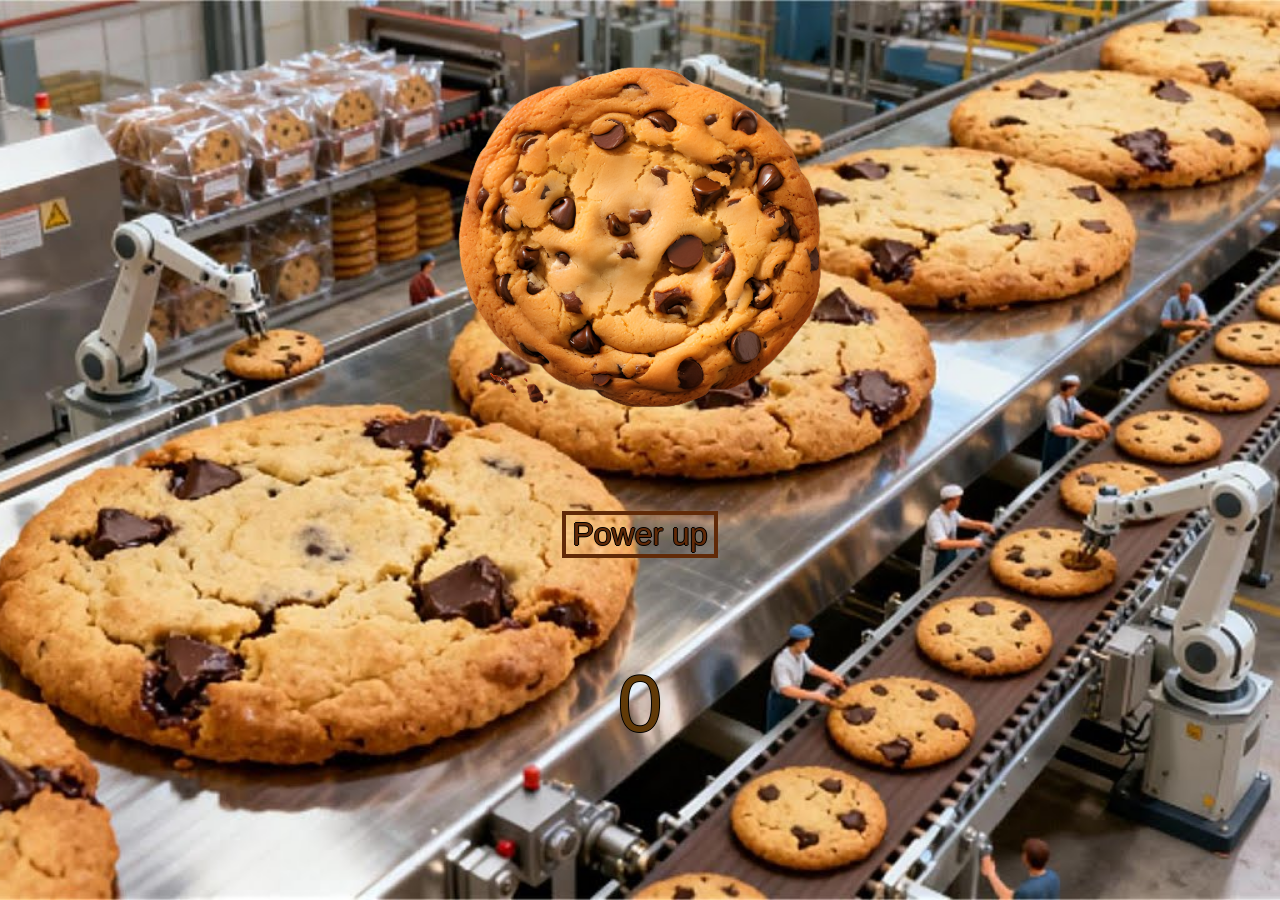
==== Cookie Clicker/cookieclicker.html @ 076afd6d "Added a crappy cookie clicker game I have been working on in school. Definitely still in development" ====
<!DOCTYPE html>
<html lang="en">
<head>
    <meta charset="UTF-8">
    <meta name="viewport" content="width=device-width, initial-scale=1.0">
    <title>Cookie Clicker</title>
    <link rel="stylesheet" href="cookieclicker.css">
    <link rel="icon" href="/Cookie Clicker/images/cookie.png">
<body>
    <div id="buttondiv">
        <button onclick="pressed()" id="button">
            <img src="/Cookie Clicker/images/cookie.png" alt="cookie" height="500px" width="500px">
        </button>
        <button onclick="powerUp()" id="powerup1">
            Power up 
        </button>
        <p id="counter">0</p>
        <p id="error"></p>
    </div>
    <script src="cookieclicker.js"></script>
</body>
</html>
---- Cookie Clicker/cookieclicker.css ----
body{
    font-family: Arial;
    background-image: url("/Cookie Clicker/images/background.jpg");
    background-size: cover;
    background-position: center;
    background-repeat: none;
    margin: 0;
    overflow: hidden;
}
#button{
    border-style: none;
    background: none;
}
#buttondiv{
    display: flex;
    justify-content: center;
    align-items: center;
    height: 100vh;
    flex-direction: column;
    gap: 20px;
}
#counter{
    text-align: center;
    font-size: 5em;
    color: #613a08;
    text-shadow: -1px 0 black, 0 1px black, 1px 0 black, 0 -1px black;
}
#error{
    color: red;
    text-align: center;
    font-size: 2em;
    text-shadow: -1px 0 black, 0 1px black, 1px 0 black, 0 -1px black;
}
#powerup1{
    background-color: transparent;
    border-style: solid;
    border-color: #612a08;
    border-width: 4px;
    color: #612a08;
    font-size: 2em;
    text-shadow: -1px 0 black, 0 1px black, 1px 0 black, 0 -1px black;
}
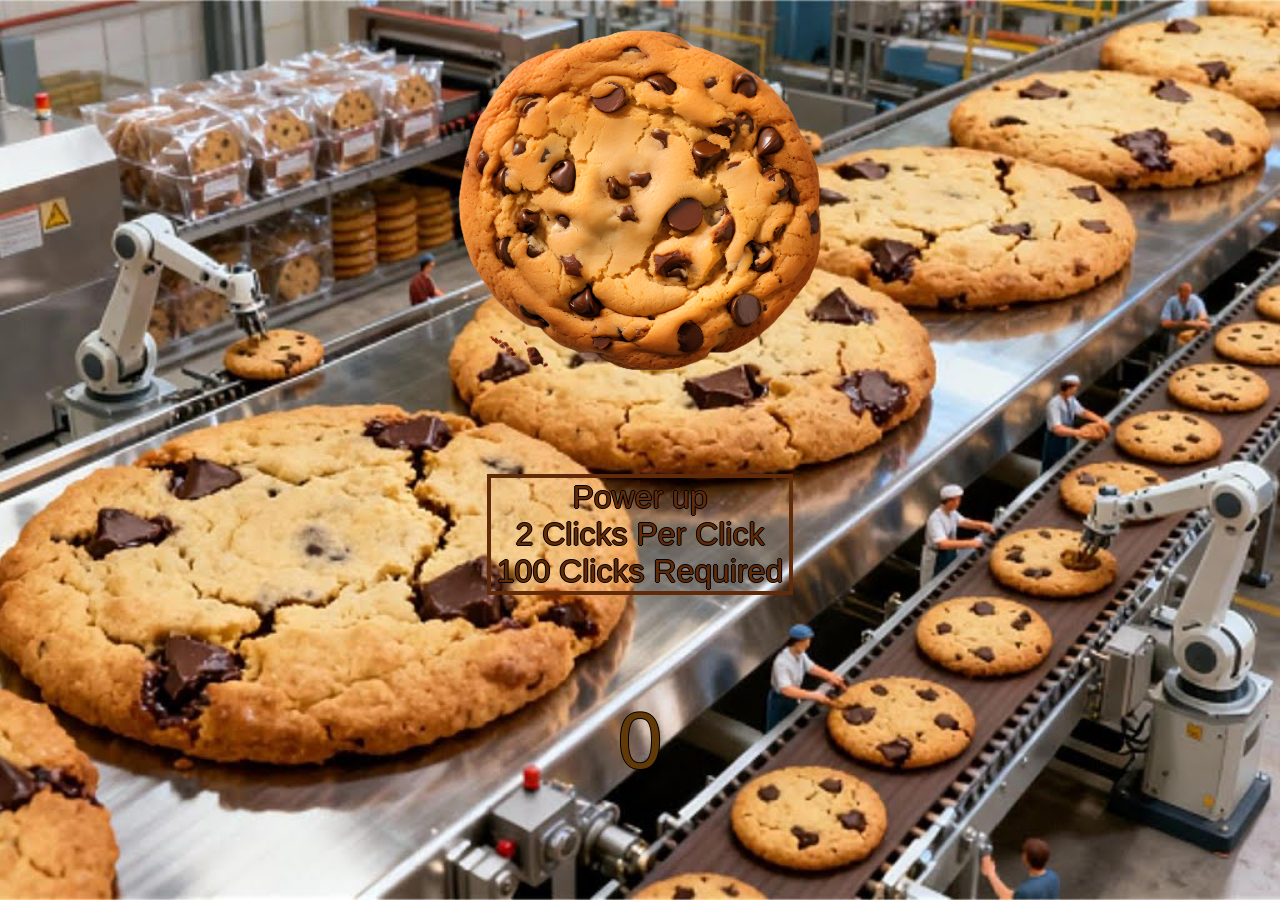
==== commit 8c0a253f: "Updated the power up system." ====
--- a/Cookie Clicker/cookieclicker.html
+++ b/Cookie Clicker/cookieclicker.html
@@ -6,17 +6,22 @@
     <title>Cookie Clicker</title>
     <link rel="stylesheet" href="cookieclicker.css">
     <link rel="icon" href="/Cookie Clicker/images/cookie.png">
+</head>
 <body>
     <div id="buttondiv">
         <button onclick="pressed()" id="button">
             <img src="/Cookie Clicker/images/cookie.png" alt="cookie" height="500px" width="500px">
         </button>
-        <button onclick="powerUp()" id="powerup1">
-            Power up 
+        <button onclick="powerUp()" id="powerup">
+            Power up <br> 2 Clicks Per Click <br> 100 Clicks Required
         </button>
         <p id="counter">0</p>
         <p id="error"></p>
     </div>
+    <div id="input">
+        <button id="submit" onclick="submit()">Submit</button>
+        <input id="numberinput" type="number"></input>
+    </div>
     <script src="cookieclicker.js"></script>
 </body>
 </html>
--- a/Cookie Clicker/cookieclicker.css
+++ b/Cookie Clicker/cookieclicker.css
@@ -3,7 +3,7 @@
     background-image: url("/Cookie Clicker/images/background.jpg");
     background-size: cover;
     background-position: center;
-    background-repeat: none;
+    background-repeat: no-repeat;
     margin: 0;
     overflow: hidden;
 }
@@ -31,12 +31,30 @@
     font-size: 2em;
     text-shadow: -1px 0 black, 0 1px black, 1px 0 black, 0 -1px black;
 }
-#powerup1{
-    background-color: transparent;
+#powerup{
     border-style: solid;
     border-color: #612a08;
     border-width: 4px;
+    background-color: transparent;
     color: #612a08;
     font-size: 2em;
     text-shadow: -1px 0 black, 0 1px black, 1px 0 black, 0 -1px black;
-}+}
+#input{
+    position: fixed;
+    bottom: 10px;
+    right: 10px;
+    padding: 10px;
+    color: transparent;
+    border-style: none;
+    display: flex;
+    background-color: transparent;
+    opacity: 0;
+}
+#submit{
+    border-style: none;
+    cursor: pointer;
+}
+#numberinput{
+    border-style: none;
+}
